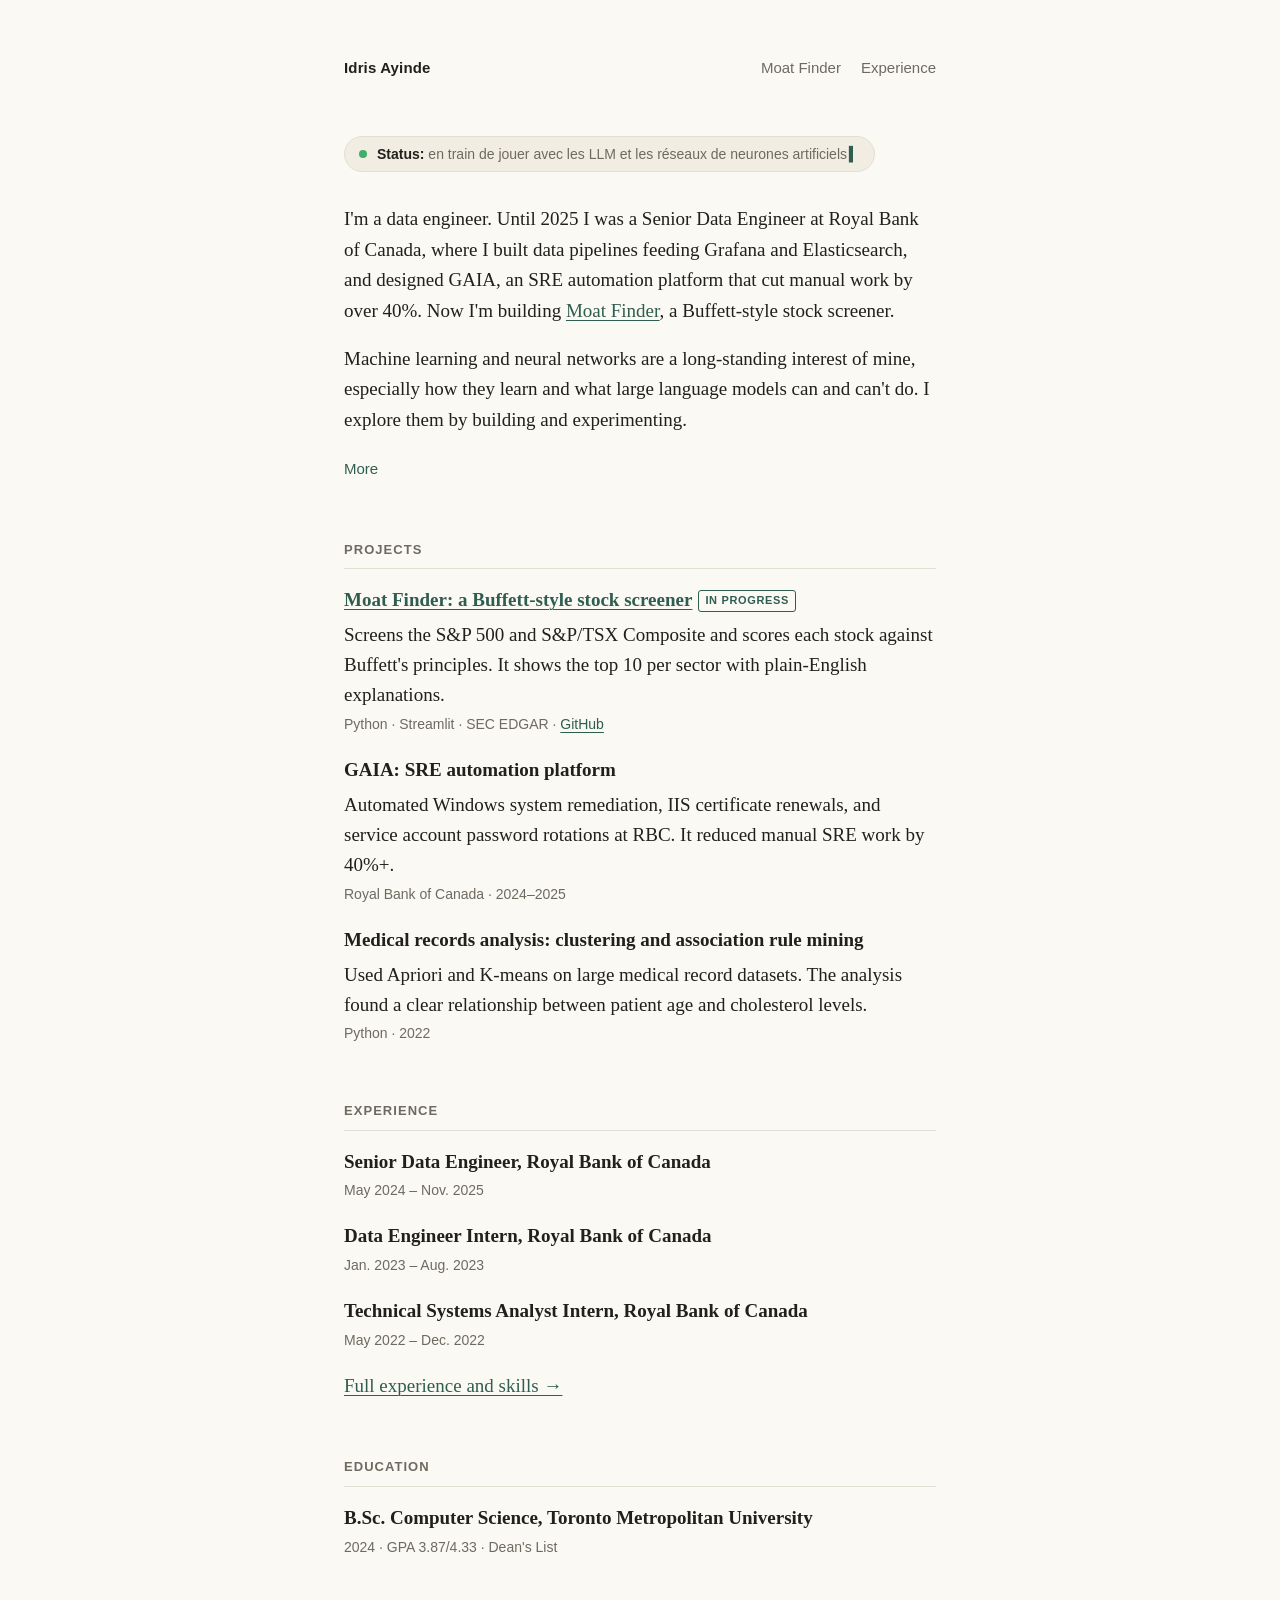
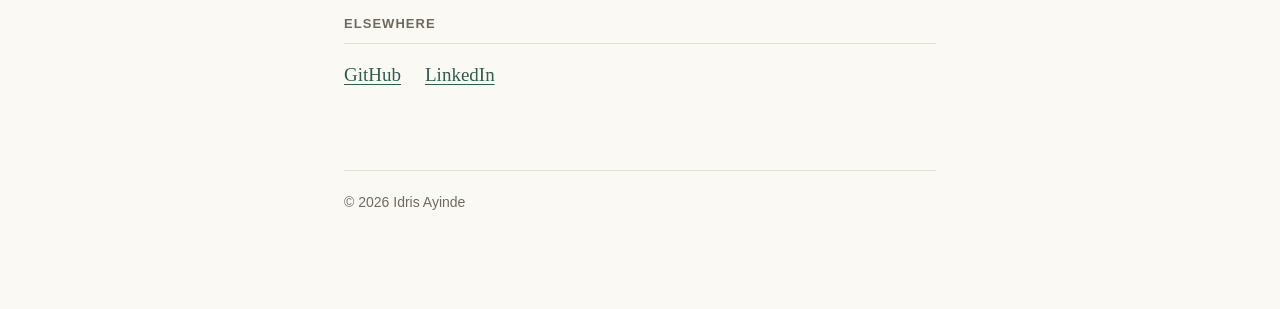
==== index.html @ 7c869a2a "Reword machine learning interest in bio Co-Authored-By: Claude Opus 5.5 <noreply@anthropic.com>" ====
<!DOCTYPE html>
<html lang="en">
<head>
  <meta charset="utf-8">
  <meta name="viewport" content="width=device-width, initial-scale=1">
  <title>Idris Ayinde</title>
  <meta name="description" content="Idris Ayinde is a data engineer who builds data pipelines, automation platforms, and independent projects like Moat Finder.">
  <link rel="icon" href="data:image/svg+xml,<svg xmlns='http://www.w3.org/2000/svg' viewBox='0 0 100 100'><rect width='100' height='100' rx='18' fill='%232f5d50'/><text x='50' y='67' font-family='Georgia,serif' font-size='52' text-anchor='middle' fill='%23fbf9f4'>IA</text></svg>">
  <link rel="stylesheet" href="style.css">
</head>
<body>
  <div class="page">
    <header class="site-header">
      <a class="name" href="index.html">Idris Ayinde</a>
      <nav>
        <a href="moat-finder.html">Moat Finder</a>
        <a href="experience.html">Experience</a>
      </nav>
    </header>

    <main>
      <p class="status">
        <span class="status-dot" aria-hidden="true"></span>
        <span><strong>Status:</strong> <span lang="fr">en train de jouer avec les LLM et les réseaux de neurones artificiels</span><span class="cursor" aria-hidden="true">▍</span></span>
      </p>

      <section class="bio">
        <p>
          I'm a data engineer. Until 2025 I was a Senior Data Engineer at Royal
          Bank of Canada, where I built data pipelines feeding Grafana and
          Elasticsearch, and designed GAIA, an SRE automation platform that cut manual work by over 40%. Now I'm
          building <a href="moat-finder.html">Moat Finder</a>, a Buffett-style
          stock screener.
        </p>
        <p>
          Machine learning and neural networks are a long-standing interest of
          mine, especially how they learn and what large language models can
          and can't do. I explore them by building and experimenting.
        </p>
        <details>
          <summary>More</summary>
          <p>
            At RBC I designed Airflow pipelines that stream data into
            Elasticsearch for real-time analytics. I also added Kafka to a
            50K-events-a-day pipeline so outages no longer lost data.
          </p>
          <p>
            I studied Computer Science at Toronto Metropolitan University
            (B.Sc. 2024, Dean's List).
          </p>
        </details>
      </section>

      <section>
        <h2>Projects</h2>
        <ul class="entries">
          <li>
            <a class="entry-title" href="moat-finder.html">Moat Finder: a Buffett-style stock screener</a><span class="tag">In progress</span>
            <span class="entry-desc">Screens the S&amp;P 500 and S&amp;P/TSX Composite and scores each stock against Buffett's principles. It shows the top 10 per sector with plain-English explanations.</span>
            <span class="entry-meta">Python · Streamlit · SEC EDGAR · <a href="https://github.com/Idris-Ayinde/moat-finder">GitHub</a></span>
          </li>
          <li>
            <span class="entry-title">GAIA: SRE automation platform</span>
            <span class="entry-desc">Automated Windows system remediation, IIS certificate renewals, and service account password rotations at RBC. It reduced manual SRE work by 40%+.</span>
            <span class="entry-meta">Royal Bank of Canada · 2024–2025</span>
          </li>
          <li>
            <span class="entry-title">Medical records analysis: clustering and association rule mining</span>
            <span class="entry-desc">Used Apriori and K-means on large medical record datasets. The analysis found a clear relationship between patient age and cholesterol levels.</span>
            <span class="entry-meta">Python · 2022</span>
          </li>
        </ul>
      </section>

      <section>
        <h2>Experience</h2>
        <ul class="entries">
          <li>
            <span class="entry-title">Senior Data Engineer, Royal Bank of Canada</span>
            <span class="entry-meta">May 2024 – Nov. 2025</span>
          </li>
          <li>
            <span class="entry-title">Data Engineer Intern, Royal Bank of Canada</span>
            <span class="entry-meta">Jan. 2023 – Aug. 2023</span>
          </li>
          <li>
            <span class="entry-title">Technical Systems Analyst Intern, Royal Bank of Canada</span>
            <span class="entry-meta">May 2022 – Dec. 2022</span>
          </li>
        </ul>
        <p style="margin-top: 20px;"><a href="experience.html">Full experience and skills →</a></p>
      </section>

      <section>
        <h2>Education</h2>
        <ul class="entries">
          <li>
            <span class="entry-title">B.Sc. Computer Science, Toronto Metropolitan University</span>
            <span class="entry-meta">2024 · GPA 3.87/4.33 · Dean's List</span>
          </li>
        </ul>
      </section>

      <section>
        <h2>Elsewhere</h2>
        <ul class="links">
          <li><a href="https://github.com/Idris-Ayinde">GitHub</a></li>
          <li><a href="https://www.linkedin.com/in/ru-idris-ayinde/">LinkedIn</a></li>
        </ul>
      </section>
    </main>

    <footer>© 2026 Idris Ayinde</footer>
  </div>
</body>
</html>
---- style.css ----
:root {
  --bg: #fbf9f4;
  --text: #22201c;
  --muted: #6f6a60;
  --rule: #e4dfd3;
  --accent: #2f5d50;
  --accent-hover: #1d3d34;
  --code-bg: #f1ede3;
  --serif: "Iowan Old Style", "Charter", "Palatino Linotype", Palatino, Georgia, serif;
  --sans: -apple-system, BlinkMacSystemFont, "Segoe UI", "Helvetica Neue", Arial, sans-serif;
}

@media (prefers-color-scheme: dark) {
  :root {
    --bg: #171614;
    --text: #e8e4da;
    --muted: #9c968a;
    --rule: #2f2c27;
    --accent: #8cc4b0;
    --accent-hover: #b4dccd;
    --code-bg: #24221e;
  }
}

* { box-sizing: border-box; }

html { -webkit-text-size-adjust: 100%; }

body {
  margin: 0;
  background: var(--bg);
  color: var(--text);
  font-family: var(--serif);
  font-size: 19px;
  line-height: 1.6;
}

.page {
  max-width: 640px;
  margin: 0 auto;
  padding: 56px 24px 96px;
}

a {
  color: var(--accent);
  text-decoration: underline;
  text-decoration-thickness: 1px;
  text-underline-offset: 3px;
}
a:hover { color: var(--accent-hover); }

/* Header */
.site-header {
  display: flex;
  align-items: baseline;
  justify-content: space-between;
  gap: 16px;
  margin-bottom: 56px;
  font-family: var(--sans);
  font-size: 15px;
}
.site-header .name {
  font-weight: 600;
  color: var(--text);
  text-decoration: none;
  letter-spacing: 0.01em;
}
.site-header nav { display: flex; gap: 20px; }
.site-header nav a {
  color: var(--muted);
  text-decoration: none;
}
.site-header nav a:hover,
.site-header nav a[aria-current="page"] { color: var(--text); }

/* Headings */
h1 {
  font-size: 34px;
  line-height: 1.2;
  font-weight: 500;
  margin: 0 0 8px;
}
h2 {
  font-family: var(--sans);
  font-size: 13px;
  font-weight: 600;
  text-transform: uppercase;
  letter-spacing: 0.08em;
  color: var(--muted);
  margin: 56px 0 16px;
  padding-bottom: 8px;
  border-bottom: 1px solid var(--rule);
}
h3 {
  font-size: 21px;
  font-weight: 600;
  margin: 40px 0 8px;
}

p { margin: 0 0 18px; }

/* Bio with "More" toggle */
.bio p:last-child { margin-bottom: 0; }
.bio details { margin-top: 0; }
.bio details summary {
  display: inline;
  cursor: pointer;
  color: var(--accent);
  font-family: var(--sans);
  font-size: 15px;
  list-style: none;
}
.bio details summary::-webkit-details-marker { display: none; }
.bio details[open] summary { display: none; }
.bio details > p:first-of-type { margin-top: 18px; }

/* Lists of entries */
.entries {
  list-style: none;
  margin: 0;
  padding: 0;
}
.entries li { margin: 0 0 20px; }
.entries li:last-child { margin-bottom: 0; }
.entry-title { font-weight: 600; }
.entry-meta {
  display: block;
  font-family: var(--sans);
  font-size: 14px;
  color: var(--muted);
  margin-top: 2px;
}
.entry-desc {
  display: block;
  margin-top: 4px;
}
.tag {
  display: inline-block;
  font-family: var(--sans);
  font-size: 11px;
  font-weight: 600;
  text-transform: uppercase;
  letter-spacing: 0.06em;
  color: var(--accent);
  border: 1px solid currentColor;
  border-radius: 3px;
  padding: 1px 6px;
  margin-left: 6px;
  vertical-align: 2px;
}

.links {
  list-style: none;
  margin: 0;
  padding: 0;
  display: flex;
  flex-wrap: wrap;
  gap: 8px 24px;
}

/* Article pages */
.article-meta {
  font-family: var(--sans);
  font-size: 14px;
  color: var(--muted);
  margin-bottom: 40px;
}
.article ul { padding-left: 22px; margin: 0 0 18px; }
.article li { margin-bottom: 8px; }

table {
  width: 100%;
  border-collapse: collapse;
  font-family: var(--sans);
  font-size: 15px;
  margin: 8px 0 24px;
}
th, td {
  text-align: left;
  padding: 8px 10px 8px 0;
  border-bottom: 1px solid var(--rule);
  vertical-align: top;
}
th { font-weight: 600; color: var(--muted); }
td.num { text-align: right; white-space: nowrap; }

code {
  font-family: ui-monospace, SFMono-Regular, Menlo, Consolas, monospace;
  font-size: 0.85em;
  background: var(--code-bg);
  padding: 1px 5px;
  border-radius: 3px;
}

/* Resume-style blocks */
.role { margin-bottom: 36px; }
.role h3 { margin-bottom: 2px; }
.role ul { padding-left: 22px; margin: 12px 0 0; }
.role li { margin-bottom: 8px; }

dl.skills { margin: 0; }
dl.skills dt {
  font-weight: 600;
  margin-top: 16px;
}
dl.skills dt:first-child { margin-top: 0; }
dl.skills dd { margin: 2px 0 0; }

footer {
  margin-top: 80px;
  padding-top: 20px;
  border-top: 1px solid var(--rule);
  font-family: var(--sans);
  font-size: 14px;
  color: var(--muted);
}

@media (max-width: 520px) {
  body { font-size: 17px; }
  .page { padding-top: 32px; }
  .site-header { margin-bottom: 40px; }
  h1 { font-size: 28px; }
  table { font-size: 13px; }
}

/* Status line */
.status {
  display: inline-flex;
  align-items: center;
  gap: 10px;
  font-family: var(--sans);
  font-size: 14px;
  color: var(--muted);
  background: var(--code-bg);
  border: 1px solid var(--rule);
  border-radius: 999px;
  padding: 6px 14px;
  margin: 0 0 32px;
}
.status strong { color: var(--text); font-weight: 600; }
.status-dot {
  flex: none;
  width: 8px;
  height: 8px;
  border-radius: 50%;
  background: #3fae6a;
  box-shadow: 0 0 0 0 rgba(63, 174, 106, 0.6);
  animation: pulse 2s infinite;
}
.cursor {
  margin-left: 2px;
  color: var(--accent);
  animation: blink 1s steps(1) infinite;
}
@keyframes pulse {
  0%   { box-shadow: 0 0 0 0 rgba(63, 174, 106, 0.6); }
  70%  { box-shadow: 0 0 0 8px rgba(63, 174, 106, 0); }
  100% { box-shadow: 0 0 0 0 rgba(63, 174, 106, 0); }
}
@keyframes blink { 50% { opacity: 0; } }
@media (prefers-reduced-motion: reduce) {
  .status-dot, .cursor { animation: none; }
}
@media (max-width: 520px) {
  .status { border-radius: 12px; align-items: flex-start; }
  .status-dot { margin-top: 6px; }
}
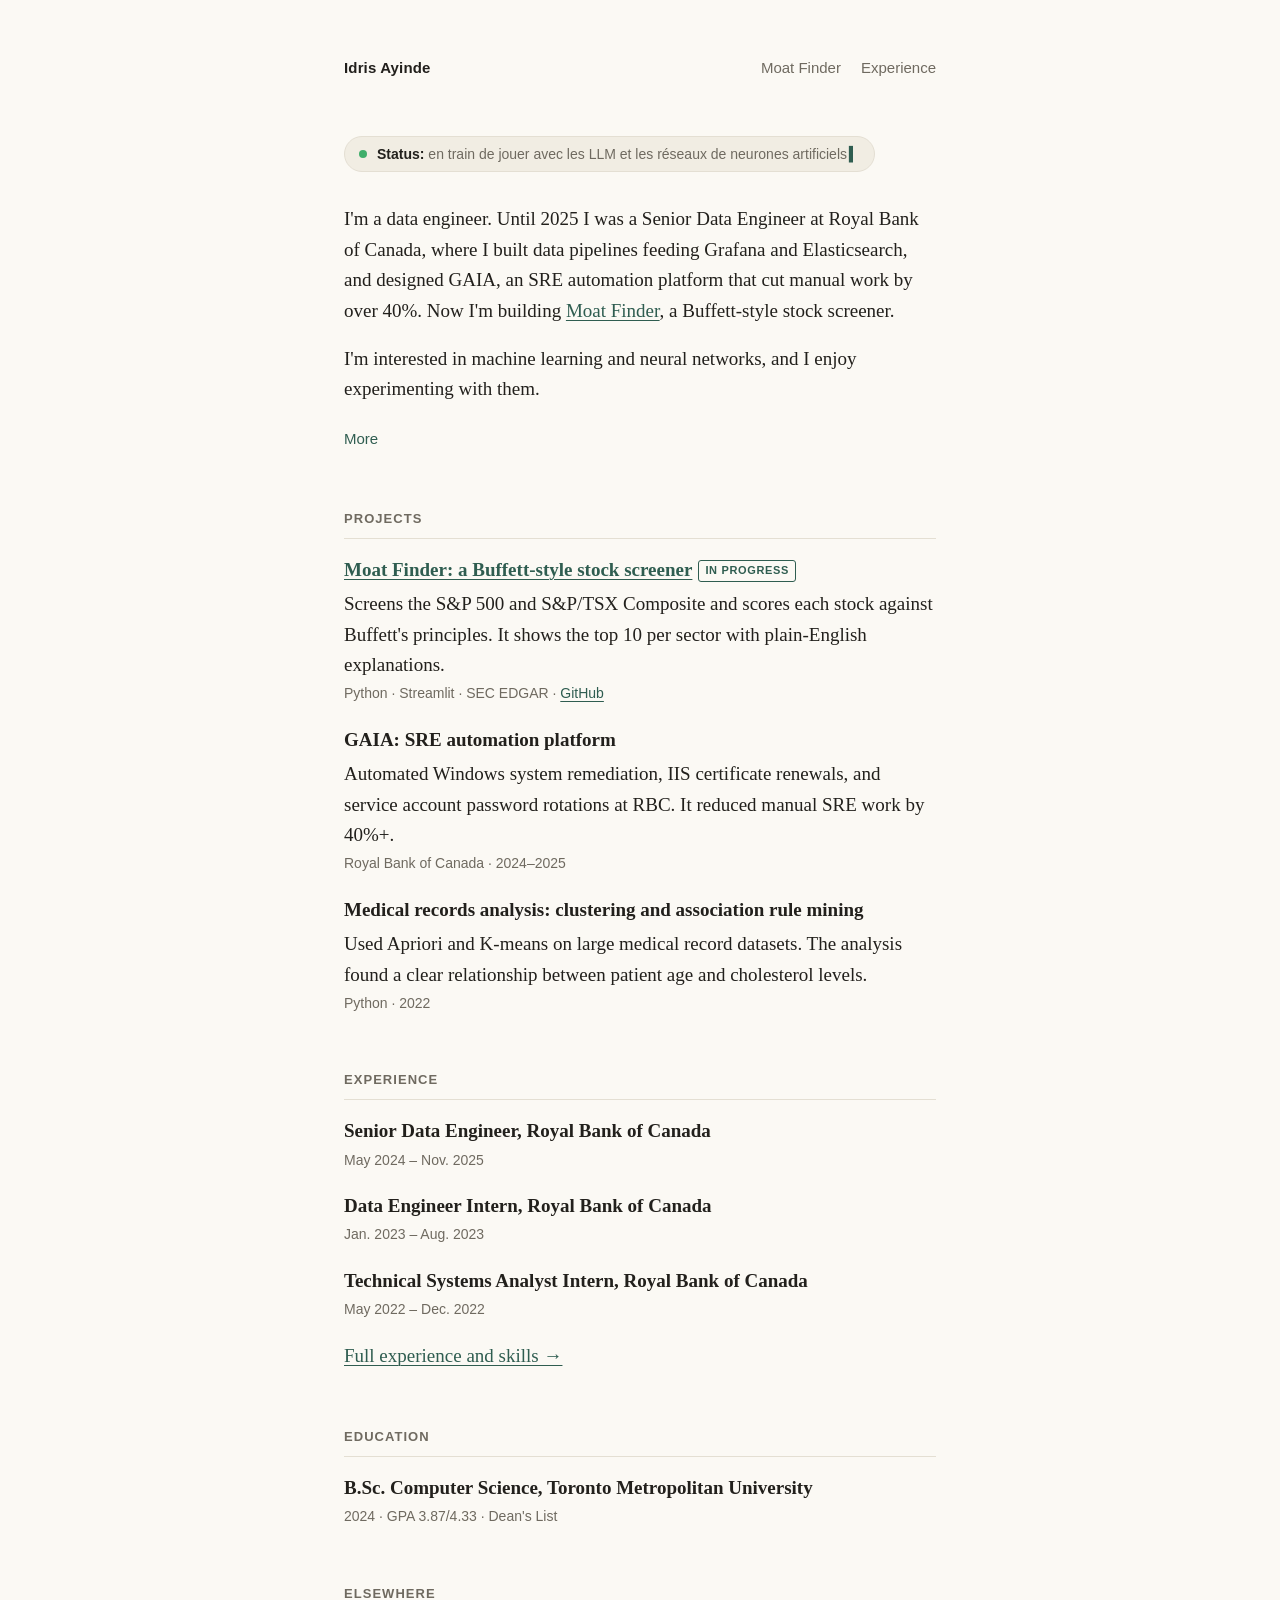
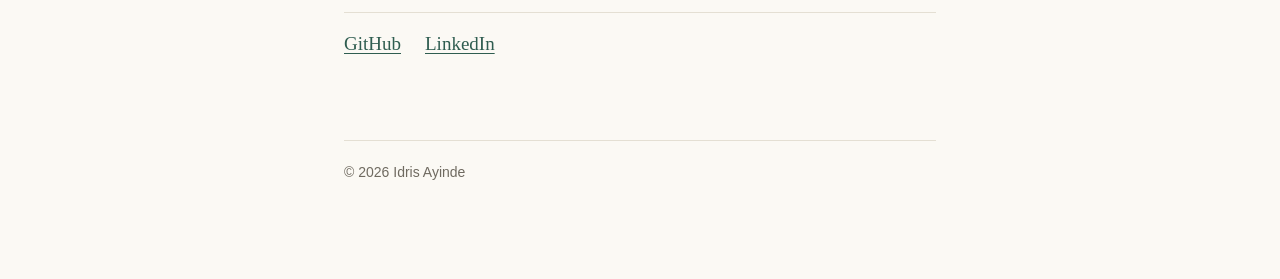
==== commit e2faf328: "Simplify machine learning line in bio Co-Authored-By: Claude Opus 5.5 <noreply@anthropic.com>" ====
--- a/index.html
+++ b/index.html
@@ -33,9 +33,8 @@
           stock screener.
         </p>
         <p>
-          Machine learning and neural networks are a long-standing interest of
-          mine, especially how they learn and what large language models can
-          and can't do. I explore them by building and experimenting.
+          I'm interested in machine learning and neural networks, and I enjoy
+          experimenting with them.
         </p>
         <details>
           <summary>More</summary>
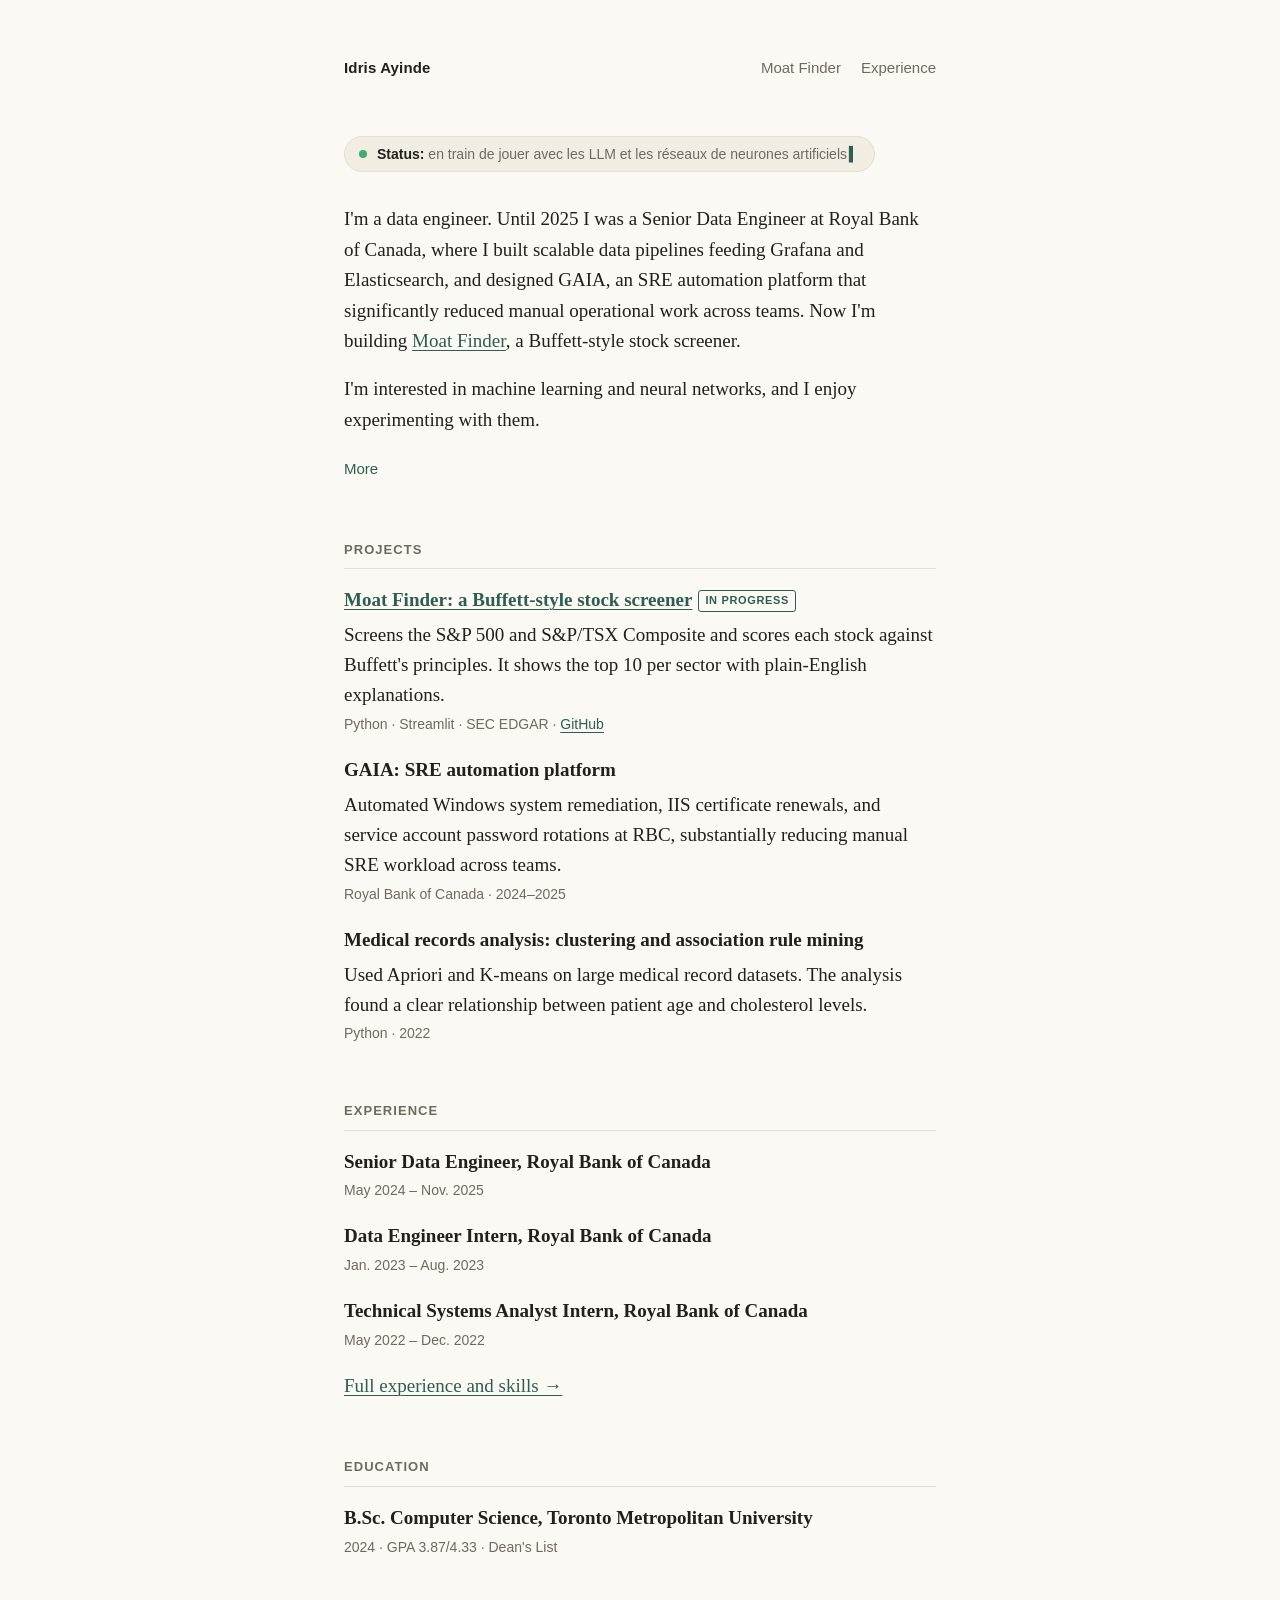
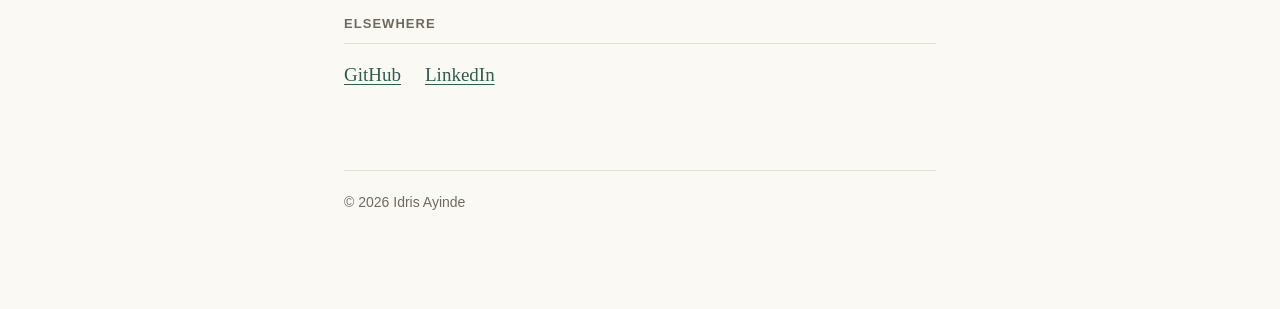
==== commit 6d13ec81: "Replace metrics with wording on home page Co-Authored-By: Claude Opus 5.5 <noreply@anthropic.com>" ====
--- a/index.html
+++ b/index.html
@@ -27,8 +27,9 @@
       <section class="bio">
         <p>
           I'm a data engineer. Until 2025 I was a Senior Data Engineer at Royal
-          Bank of Canada, where I built data pipelines feeding Grafana and
-          Elasticsearch, and designed GAIA, an SRE automation platform that cut manual work by over 40%. Now I'm
+          Bank of Canada, where I built scalable data pipelines feeding Grafana
+          and Elasticsearch, and designed GAIA, an SRE automation platform that
+          significantly reduced manual operational work across teams. Now I'm
           building <a href="moat-finder.html">Moat Finder</a>, a Buffett-style
           stock screener.
         </p>
@@ -39,9 +40,9 @@
         <details>
           <summary>More</summary>
           <p>
-            At RBC I designed Airflow pipelines that stream data into
-            Elasticsearch for real-time analytics. I also added Kafka to a
-            50K-events-a-day pipeline so outages no longer lost data.
+            At RBC I architected Airflow pipelines that stream data into
+            Elasticsearch for real-time analytics, and hardened a high-volume
+            event pipeline with Kafka so outages no longer meant lost data.
           </p>
           <p>
             I studied Computer Science at Toronto Metropolitan University
@@ -60,7 +61,7 @@
           </li>
           <li>
             <span class="entry-title">GAIA: SRE automation platform</span>
-            <span class="entry-desc">Automated Windows system remediation, IIS certificate renewals, and service account password rotations at RBC. It reduced manual SRE work by 40%+.</span>
+            <span class="entry-desc">Automated Windows system remediation, IIS certificate renewals, and service account password rotations at RBC, substantially reducing manual SRE workload across teams.</span>
             <span class="entry-meta">Royal Bank of Canada · 2024–2025</span>
           </li>
           <li>
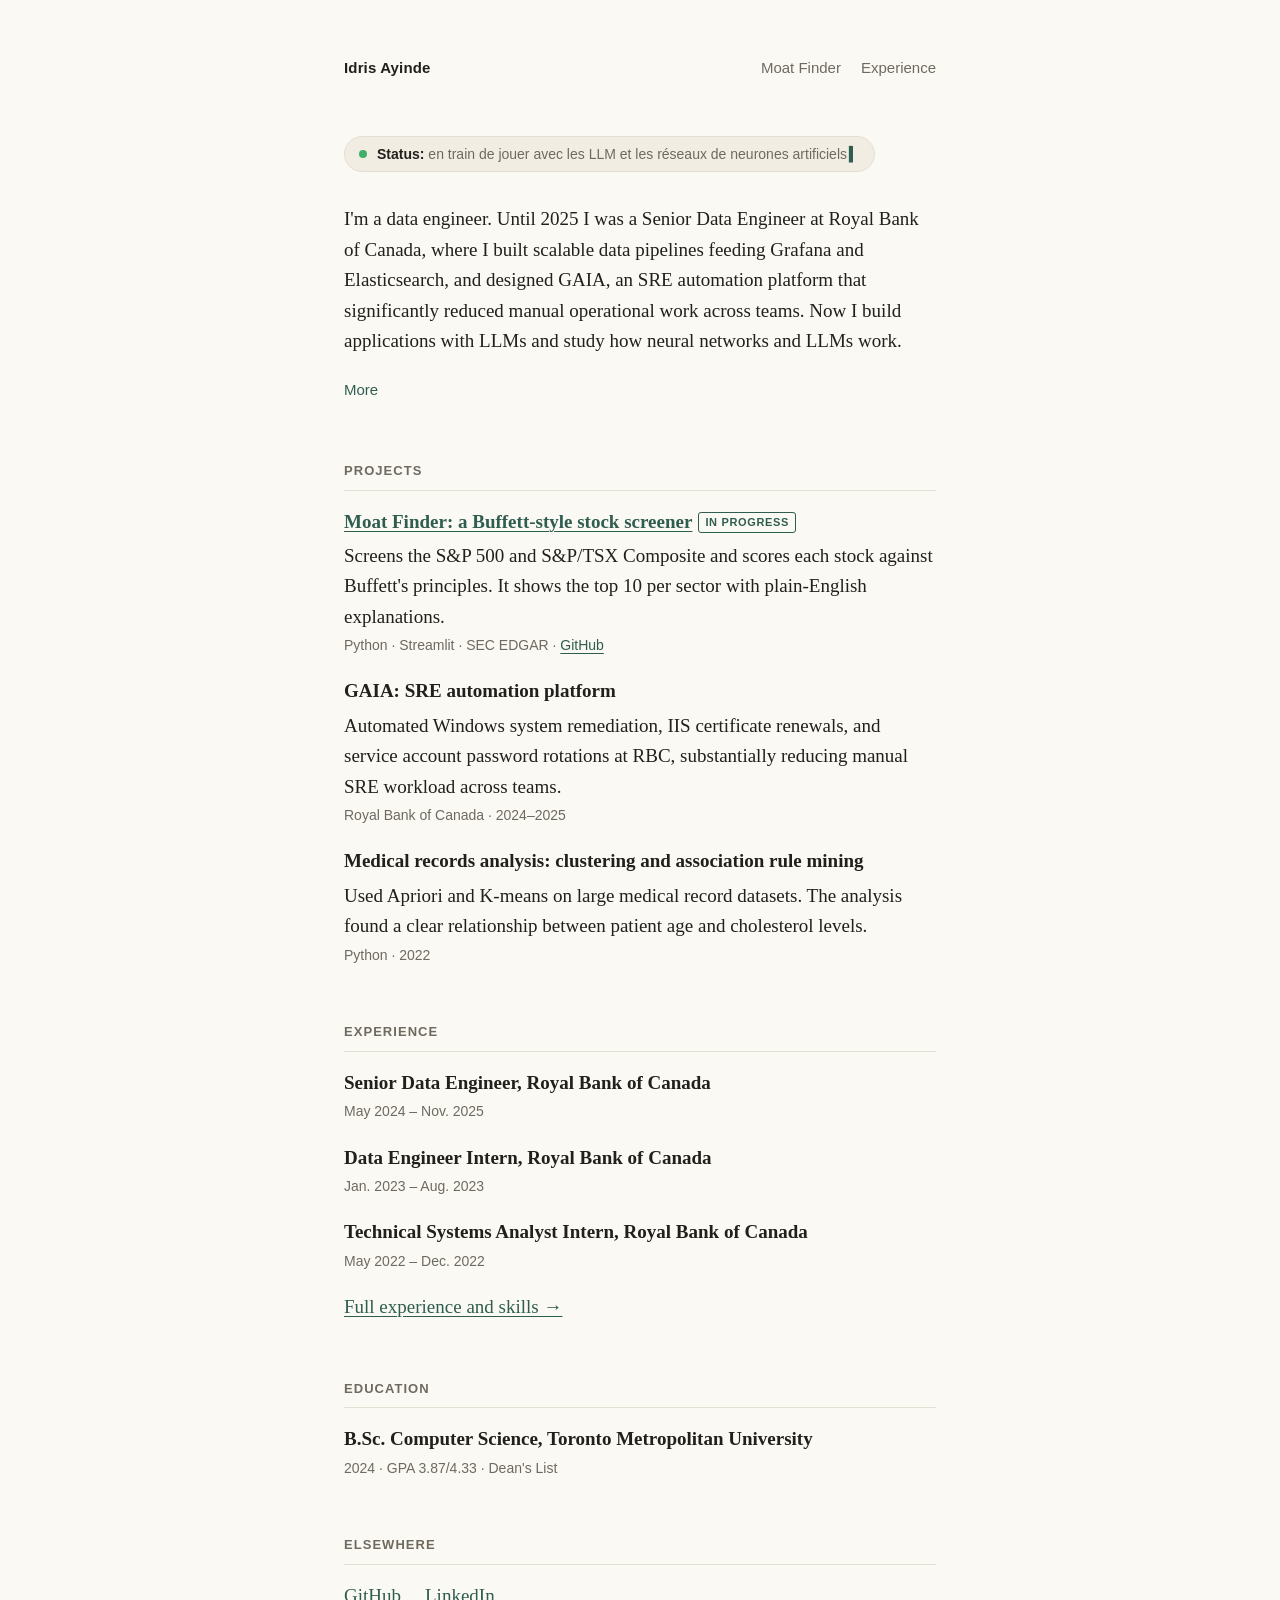
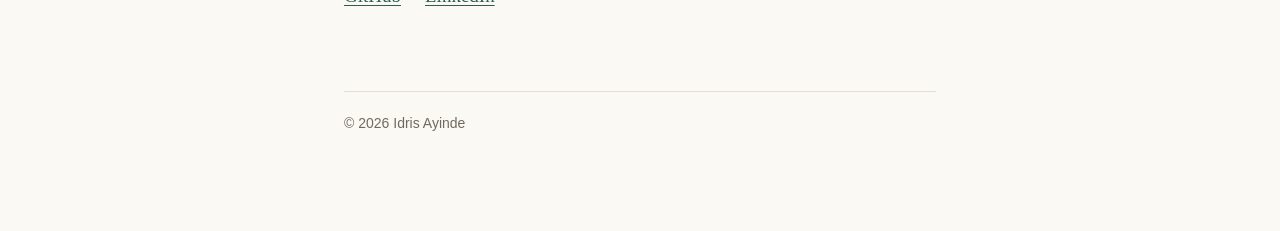
==== commit 4b9f42c9: "Update bio to focus on LLM work Co-Authored-By: Claude Opus 5.5 <noreply@anthropic.com>" ====
--- a/index.html
+++ b/index.html
@@ -29,13 +29,8 @@
           I'm a data engineer. Until 2025 I was a Senior Data Engineer at Royal
           Bank of Canada, where I built scalable data pipelines feeding Grafana
           and Elasticsearch, and designed GAIA, an SRE automation platform that
-          significantly reduced manual operational work across teams. Now I'm
-          building <a href="moat-finder.html">Moat Finder</a>, a Buffett-style
-          stock screener.
-        </p>
-        <p>
-          I'm interested in machine learning and neural networks, and I enjoy
-          experimenting with them.
+          significantly reduced manual operational work across teams. Now I build
+          applications with LLMs and study how neural networks and LLMs work.
         </p>
         <details>
           <summary>More</summary>
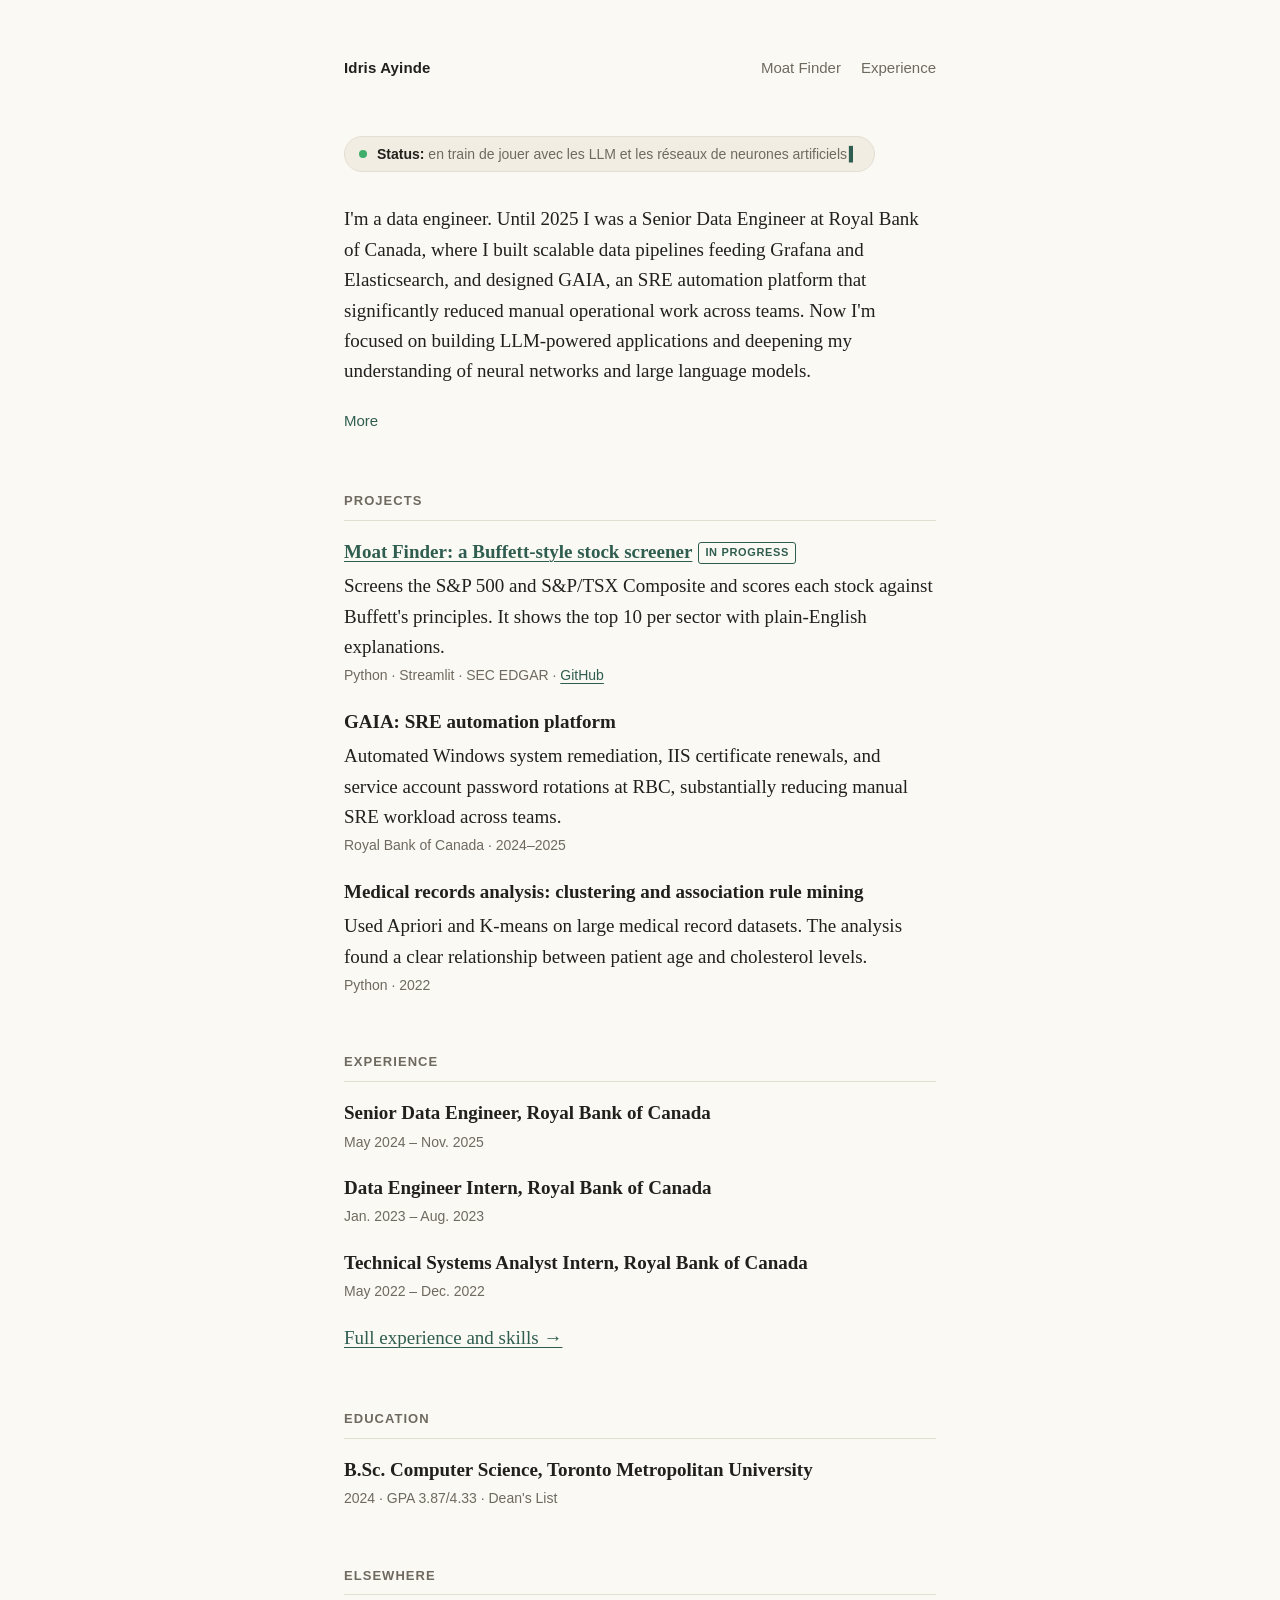
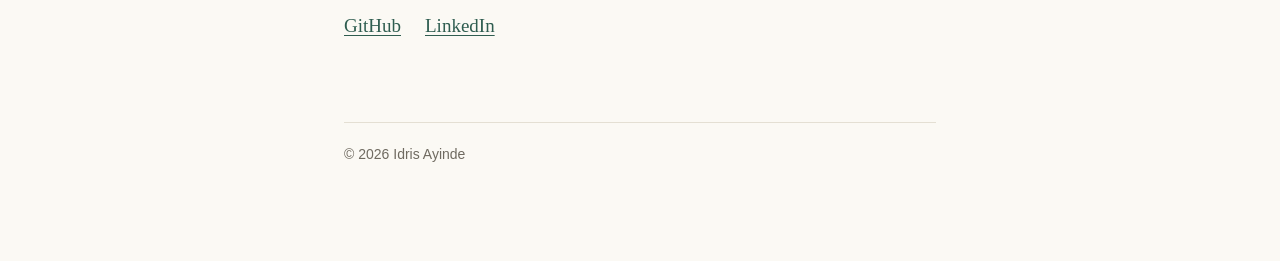
==== commit 52491232: "Polish LLM sentence in bio Co-Authored-By: Claude Opus 5.5 <noreply@anthropic.com>" ====
--- a/index.html
+++ b/index.html
@@ -29,8 +29,9 @@
           I'm a data engineer. Until 2025 I was a Senior Data Engineer at Royal
           Bank of Canada, where I built scalable data pipelines feeding Grafana
           and Elasticsearch, and designed GAIA, an SRE automation platform that
-          significantly reduced manual operational work across teams. Now I build
-          applications with LLMs and study how neural networks and LLMs work.
+          significantly reduced manual operational work across teams. Now I'm focused
+          on building LLM-powered applications and deepening my understanding of
+          neural networks and large language models.
         </p>
         <details>
           <summary>More</summary>
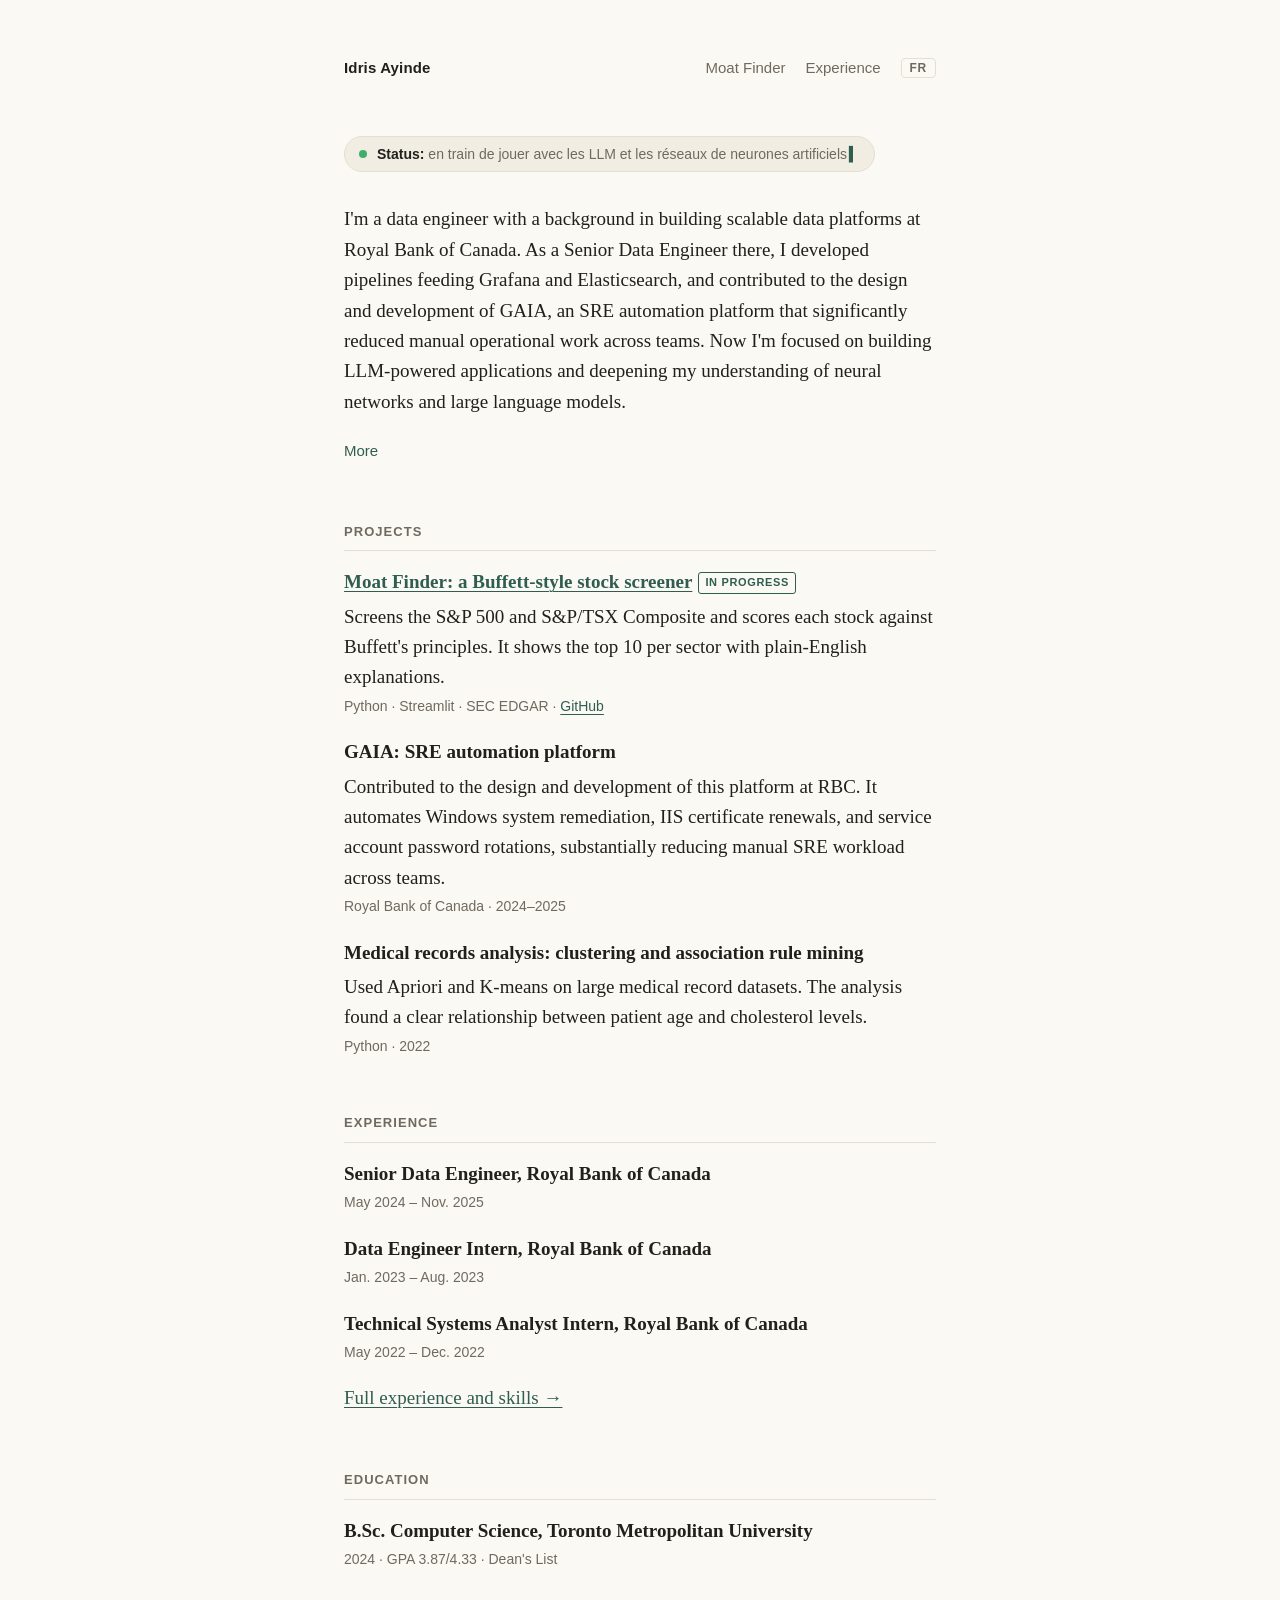
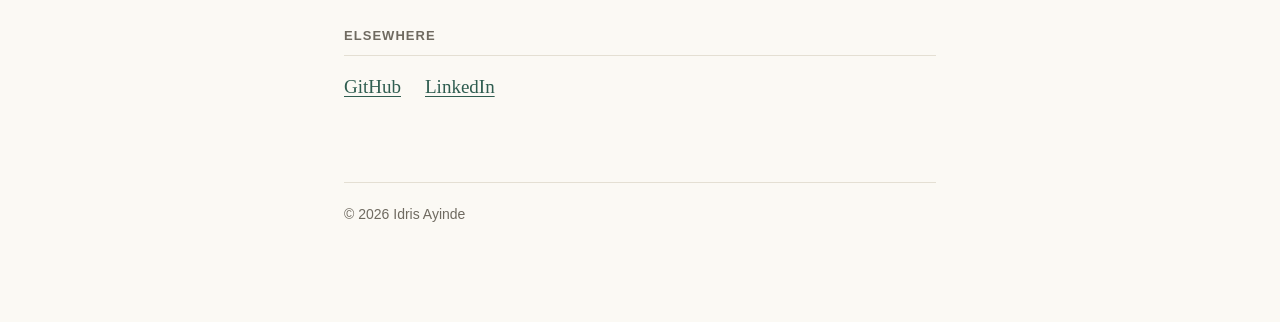
==== commit 95373846: "Add English/French language switch and refine bio - Add a header button that switches every page bet" ====
--- a/index.html
+++ b/index.html
@@ -1,5 +1,5 @@
 <!DOCTYPE html>
-<html lang="en">
+<html lang="en" data-title-en="Idris Ayinde" data-title-fr="Idris Ayinde">
 <head>
   <meta charset="utf-8">
   <meta name="viewport" content="width=device-width, initial-scale=1">
@@ -7,6 +7,7 @@
   <meta name="description" content="Idris Ayinde is a data engineer who builds data pipelines, automation platforms, and independent projects like Moat Finder.">
   <link rel="icon" href="data:image/svg+xml,<svg xmlns='http://www.w3.org/2000/svg' viewBox='0 0 100 100'><rect width='100' height='100' rx='18' fill='%232f5d50'/><text x='50' y='67' font-family='Georgia,serif' font-size='52' text-anchor='middle' fill='%23fbf9f4'>IA</text></svg>">
   <link rel="stylesheet" href="style.css">
+  <script src="lang.js"></script>
 </head>
 <body>
   <div class="page">
@@ -14,99 +15,235 @@
       <a class="name" href="index.html">Idris Ayinde</a>
       <nav>
         <a href="moat-finder.html">Moat Finder</a>
-        <a href="experience.html">Experience</a>
+        <a href="experience.html"><span data-lang="en">Experience</span><span data-lang="fr">Expérience</span></a>
+        <button class="lang-toggle" type="button" hidden>FR</button>
       </nav>
     </header>
 
     <main>
       <p class="status">
         <span class="status-dot" aria-hidden="true"></span>
-        <span><strong>Status:</strong> <span lang="fr">en train de jouer avec les LLM et les réseaux de neurones artificiels</span><span class="cursor" aria-hidden="true">▍</span></span>
+        <span><strong><span data-lang="en">Status:</span><span data-lang="fr">Statut&nbsp;:</span></strong> <span id="status-text" lang="fr">en train de jouer avec les LLM et les réseaux de neurones artificiels</span><span class="cursor" aria-hidden="true">▍</span></span>
       </p>
 
-      <section class="bio">
-        <p>
-          I'm a data engineer. Until 2025 I was a Senior Data Engineer at Royal
-          Bank of Canada, where I built scalable data pipelines feeding Grafana
-          and Elasticsearch, and designed GAIA, an SRE automation platform that
-          significantly reduced manual operational work across teams. Now I'm focused
-          on building LLM-powered applications and deepening my understanding of
-          neural networks and large language models.
-        </p>
-        <details>
-          <summary>More</summary>
+      <!-- English -->
+      <div data-lang="en">
+        <section class="bio">
           <p>
-            At RBC I architected Airflow pipelines that stream data into
-            Elasticsearch for real-time analytics, and hardened a high-volume
-            event pipeline with Kafka so outages no longer meant lost data.
+            I'm a data engineer with a background in building scalable data
+            platforms at Royal Bank of Canada. As a Senior Data Engineer there, I
+            developed pipelines feeding Grafana and Elasticsearch, and contributed to
+            the design and development of GAIA, an SRE automation platform that
+            significantly reduced manual operational work across teams. Now I'm focused
+            on building LLM-powered applications and deepening my understanding of
+            neural networks and large language models.
           </p>
+          <details>
+            <summary>More</summary>
+            <p>
+              At RBC I architected Airflow pipelines that stream data into
+              Elasticsearch for real-time analytics, and hardened a high-volume
+              event pipeline with Kafka so outages no longer meant lost data.
+            </p>
+            <p>
+              I studied Computer Science at Toronto Metropolitan University
+              (B.Sc. 2024, Dean's List).
+            </p>
+          </details>
+        </section>
+
+        <section>
+          <h2>Projects</h2>
+          <ul class="entries">
+            <li>
+              <a class="entry-title" href="moat-finder.html">Moat Finder: a Buffett-style stock screener</a><span class="tag">In progress</span>
+              <span class="entry-desc">Screens the S&amp;P 500 and S&amp;P/TSX Composite and scores each stock against Buffett's principles. It shows the top 10 per sector with plain-English explanations.</span>
+              <span class="entry-meta">Python · Streamlit · SEC EDGAR · <a href="https://github.com/Idris-Ayinde/moat-finder">GitHub</a></span>
+            </li>
+            <li>
+              <span class="entry-title">GAIA: SRE automation platform</span>
+              <span class="entry-desc">Contributed to the design and development of this platform at RBC. It automates Windows system remediation, IIS certificate renewals, and service account password rotations, substantially reducing manual SRE workload across teams.</span>
+              <span class="entry-meta">Royal Bank of Canada · 2024–2025</span>
+            </li>
+            <li>
+              <span class="entry-title">Medical records analysis: clustering and association rule mining</span>
+              <span class="entry-desc">Used Apriori and K-means on large medical record datasets. The analysis found a clear relationship between patient age and cholesterol levels.</span>
+              <span class="entry-meta">Python · 2022</span>
+            </li>
+          </ul>
+        </section>
+
+        <section>
+          <h2>Experience</h2>
+          <ul class="entries">
+            <li>
+              <span class="entry-title">Senior Data Engineer, Royal Bank of Canada</span>
+              <span class="entry-meta">May 2024 – Nov. 2025</span>
+            </li>
+            <li>
+              <span class="entry-title">Data Engineer Intern, Royal Bank of Canada</span>
+              <span class="entry-meta">Jan. 2023 – Aug. 2023</span>
+            </li>
+            <li>
+              <span class="entry-title">Technical Systems Analyst Intern, Royal Bank of Canada</span>
+              <span class="entry-meta">May 2022 – Dec. 2022</span>
+            </li>
+          </ul>
+          <p style="margin-top: 20px;"><a href="experience.html">Full experience and skills →</a></p>
+        </section>
+
+        <section>
+          <h2>Education</h2>
+          <ul class="entries">
+            <li>
+              <span class="entry-title">B.Sc. Computer Science, Toronto Metropolitan University</span>
+              <span class="entry-meta">2024 · GPA 3.87/4.33 · Dean's List</span>
+            </li>
+          </ul>
+        </section>
+
+        <section>
+          <h2>Elsewhere</h2>
+          <ul class="links">
+            <li><a href="https://github.com/Idris-Ayinde">GitHub</a></li>
+            <li><a href="https://www.linkedin.com/in/ru-idris-ayinde/">LinkedIn</a></li>
+          </ul>
+        </section>
+      </div>
+
+      <!-- Français -->
+      <div data-lang="fr">
+        <section class="bio">
           <p>
-            I studied Computer Science at Toronto Metropolitan University
-            (B.Sc. 2024, Dean's List).
+            Je suis ingénieur de données, avec une expérience dans la création de
+            plateformes de données évolutives à la Banque Royale du Canada. En tant
+            qu'ingénieur de données principal, j'y ai développé des pipelines
+            alimentant Grafana et Elasticsearch. J'ai aussi contribué à la
+            conception et au développement de GAIA, une plateforme
+            d'automatisation SRE qui a considérablement réduit le travail
+            opérationnel manuel de plusieurs équipes. Aujourd'hui, je me consacre au développement d'applications
+            propulsées par les LLM et à l'approfondissement de ma compréhension
+            des réseaux de neurones et des grands modèles de langage.
           </p>
-        </details>
-      </section>
-
-      <section>
-        <h2>Projects</h2>
-        <ul class="entries">
-          <li>
-            <a class="entry-title" href="moat-finder.html">Moat Finder: a Buffett-style stock screener</a><span class="tag">In progress</span>
-            <span class="entry-desc">Screens the S&amp;P 500 and S&amp;P/TSX Composite and scores each stock against Buffett's principles. It shows the top 10 per sector with plain-English explanations.</span>
-            <span class="entry-meta">Python · Streamlit · SEC EDGAR · <a href="https://github.com/Idris-Ayinde/moat-finder">GitHub</a></span>
-          </li>
-          <li>
-            <span class="entry-title">GAIA: SRE automation platform</span>
-            <span class="entry-desc">Automated Windows system remediation, IIS certificate renewals, and service account password rotations at RBC, substantially reducing manual SRE workload across teams.</span>
-            <span class="entry-meta">Royal Bank of Canada · 2024–2025</span>
-          </li>
-          <li>
-            <span class="entry-title">Medical records analysis: clustering and association rule mining</span>
-            <span class="entry-desc">Used Apriori and K-means on large medical record datasets. The analysis found a clear relationship between patient age and cholesterol levels.</span>
-            <span class="entry-meta">Python · 2022</span>
-          </li>
-        </ul>
-      </section>
-
-      <section>
-        <h2>Experience</h2>
-        <ul class="entries">
-          <li>
-            <span class="entry-title">Senior Data Engineer, Royal Bank of Canada</span>
-            <span class="entry-meta">May 2024 – Nov. 2025</span>
-          </li>
-          <li>
-            <span class="entry-title">Data Engineer Intern, Royal Bank of Canada</span>
-            <span class="entry-meta">Jan. 2023 – Aug. 2023</span>
-          </li>
-          <li>
-            <span class="entry-title">Technical Systems Analyst Intern, Royal Bank of Canada</span>
-            <span class="entry-meta">May 2022 – Dec. 2022</span>
-          </li>
-        </ul>
-        <p style="margin-top: 20px;"><a href="experience.html">Full experience and skills →</a></p>
-      </section>
-
-      <section>
-        <h2>Education</h2>
-        <ul class="entries">
-          <li>
-            <span class="entry-title">B.Sc. Computer Science, Toronto Metropolitan University</span>
-            <span class="entry-meta">2024 · GPA 3.87/4.33 · Dean's List</span>
-          </li>
-        </ul>
-      </section>
-
-      <section>
-        <h2>Elsewhere</h2>
-        <ul class="links">
-          <li><a href="https://github.com/Idris-Ayinde">GitHub</a></li>
-          <li><a href="https://www.linkedin.com/in/ru-idris-ayinde/">LinkedIn</a></li>
-        </ul>
-      </section>
+          <details>
+            <summary>Plus</summary>
+            <p>
+              Chez RBC, j'ai conçu l'architecture de pipelines Airflow qui
+              diffusent des données en continu vers Elasticsearch pour l'analytique
+              en temps réel, et j'ai renforcé un pipeline d'événements à haut
+              volume avec Kafka afin que les pannes n'entraînent plus de perte de
+              données.
+            </p>
+            <p>
+              J'ai étudié l'informatique à la Toronto Metropolitan University
+              (B.Sc. 2024, liste d'honneur du doyen).
+            </p>
+          </details>
+        </section>
+
+        <section>
+          <h2>Projets</h2>
+          <ul class="entries">
+            <li>
+              <a class="entry-title" href="moat-finder.html">Moat Finder&nbsp;: un outil de sélection d'actions inspiré de Buffett</a><span class="tag">En cours</span>
+              <span class="entry-desc">Analyse le S&amp;P 500 et l'indice composé S&amp;P/TSX et note chaque action selon les principes de Buffett. Affiche les 10 meilleures par secteur, avec des explications simples (en anglais).</span>
+              <span class="entry-meta">Python · Streamlit · SEC EDGAR · <a href="https://github.com/Idris-Ayinde/moat-finder">GitHub</a></span>
+            </li>
+            <li>
+              <span class="entry-title">GAIA&nbsp;: plateforme d'automatisation SRE</span>
+              <span class="entry-desc">Contribution à la conception et au développement de cette plateforme chez RBC. Elle automatise la remédiation des systèmes Windows, le renouvellement des certificats IIS et la rotation des mots de passe des comptes de service, réduisant considérablement la charge de travail SRE manuelle de plusieurs équipes.</span>
+              <span class="entry-meta">Banque Royale du Canada · 2024–2025</span>
+            </li>
+            <li>
+              <span class="entry-title">Analyse de dossiers médicaux&nbsp;: partitionnement et règles d'association</span>
+              <span class="entry-desc">Application d'Apriori et des k-moyennes à de grands jeux de données médicales, révélant un lien net entre l'âge des patients et leur taux de cholestérol.</span>
+              <span class="entry-meta">Python · 2022</span>
+            </li>
+          </ul>
+        </section>
+
+        <section>
+          <h2>Expérience</h2>
+          <ul class="entries">
+            <li>
+              <span class="entry-title">Ingénieur de données principal, Banque Royale du Canada</span>
+              <span class="entry-meta">mai 2024 – nov. 2025</span>
+            </li>
+            <li>
+              <span class="entry-title">Stagiaire en ingénierie des données, Banque Royale du Canada</span>
+              <span class="entry-meta">janv. 2023 – août 2023</span>
+            </li>
+            <li>
+              <span class="entry-title">Stagiaire analyste en systèmes techniques, Banque Royale du Canada</span>
+              <span class="entry-meta">mai 2022 – déc. 2022</span>
+            </li>
+          </ul>
+          <p style="margin-top: 20px;"><a href="experience.html">Expérience complète et compétences →</a></p>
+        </section>
+
+        <section>
+          <h2>Formation</h2>
+          <ul class="entries">
+            <li>
+              <span class="entry-title">B.Sc. en informatique, Toronto Metropolitan University</span>
+              <span class="entry-meta">2024 · Moyenne 3,87/4,33 · Liste d'honneur du doyen</span>
+            </li>
+          </ul>
+        </section>
+
+        <section>
+          <h2>Ailleurs</h2>
+          <ul class="links">
+            <li><a href="https://github.com/Idris-Ayinde">GitHub</a></li>
+            <li><a href="https://www.linkedin.com/in/ru-idris-ayinde/">LinkedIn</a></li>
+          </ul>
+        </section>
+      </div>
     </main>
 
     <footer>© 2026 Idris Ayinde</footer>
   </div>
+
+  <script>
+    // Alternate the status line between French and English with a typing effect.
+    (function () {
+      var el = document.getElementById("status-text");
+      var phrases = [
+        { lang: "fr", text: "en train de jouer avec les LLM et les réseaux de neurones artificiels" },
+        { lang: "en", text: "playing with LLMs and artificial neural networks" }
+      ];
+      var HOLD = 4000, DELETE_SPEED = 20, TYPE_SPEED = 45;
+      var reduceMotion = window.matchMedia("(prefers-reduced-motion: reduce)").matches;
+      var i = 0;
+
+      function next() {
+        i = (i + 1) % phrases.length;
+        var phrase = phrases[i];
+
+        if (reduceMotion) {
+          el.lang = phrase.lang;
+          el.textContent = phrase.text;
+          setTimeout(next, HOLD);
+          return;
+        }
+
+        (function erase() {
+          if (el.textContent.length > 0) {
+            el.textContent = el.textContent.slice(0, -1);
+            setTimeout(erase, DELETE_SPEED);
+            return;
+          }
+          el.lang = phrase.lang;
+          var n = 0;
+          (function type() {
+            el.textContent = phrase.text.slice(0, ++n);
+            setTimeout(n < phrase.text.length ? type : next, n < phrase.text.length ? TYPE_SPEED : HOLD);
+          })();
+        })();
+      }
+
+      setTimeout(next, HOLD);
+    })();
+  </script>
 </body>
 </html>
--- a/style.css
+++ b/style.css
@@ -65,7 +65,7 @@
   text-decoration: none;
   letter-spacing: 0.01em;
 }
-.site-header nav { display: flex; gap: 20px; }
+.site-header nav { display: flex; align-items: center; gap: 20px; }
 .site-header nav a {
   color: var(--muted);
   text-decoration: none;
@@ -265,3 +265,23 @@
   .status { border-radius: 12px; align-items: flex-start; }
   .status-dot { margin-top: 6px; }
 }
+
+/* Language switch */
+html[lang="en"] [data-lang="fr"],
+html[lang="fr"] [data-lang="en"] { display: none !important; }
+
+.lang-toggle {
+  font-family: var(--sans);
+  font-size: 12px;
+  font-weight: 600;
+  letter-spacing: 0.06em;
+  color: var(--muted);
+  background: none;
+  border: 1px solid var(--rule);
+  border-radius: 4px;
+  padding: 2px 8px;
+  cursor: pointer;
+}
+.lang-toggle:hover { color: var(--text); border-color: var(--muted); }
+.lang-toggle:focus-visible { outline: 2px solid var(--accent); outline-offset: 2px; }
+.lang-toggle[hidden] { display: none; }
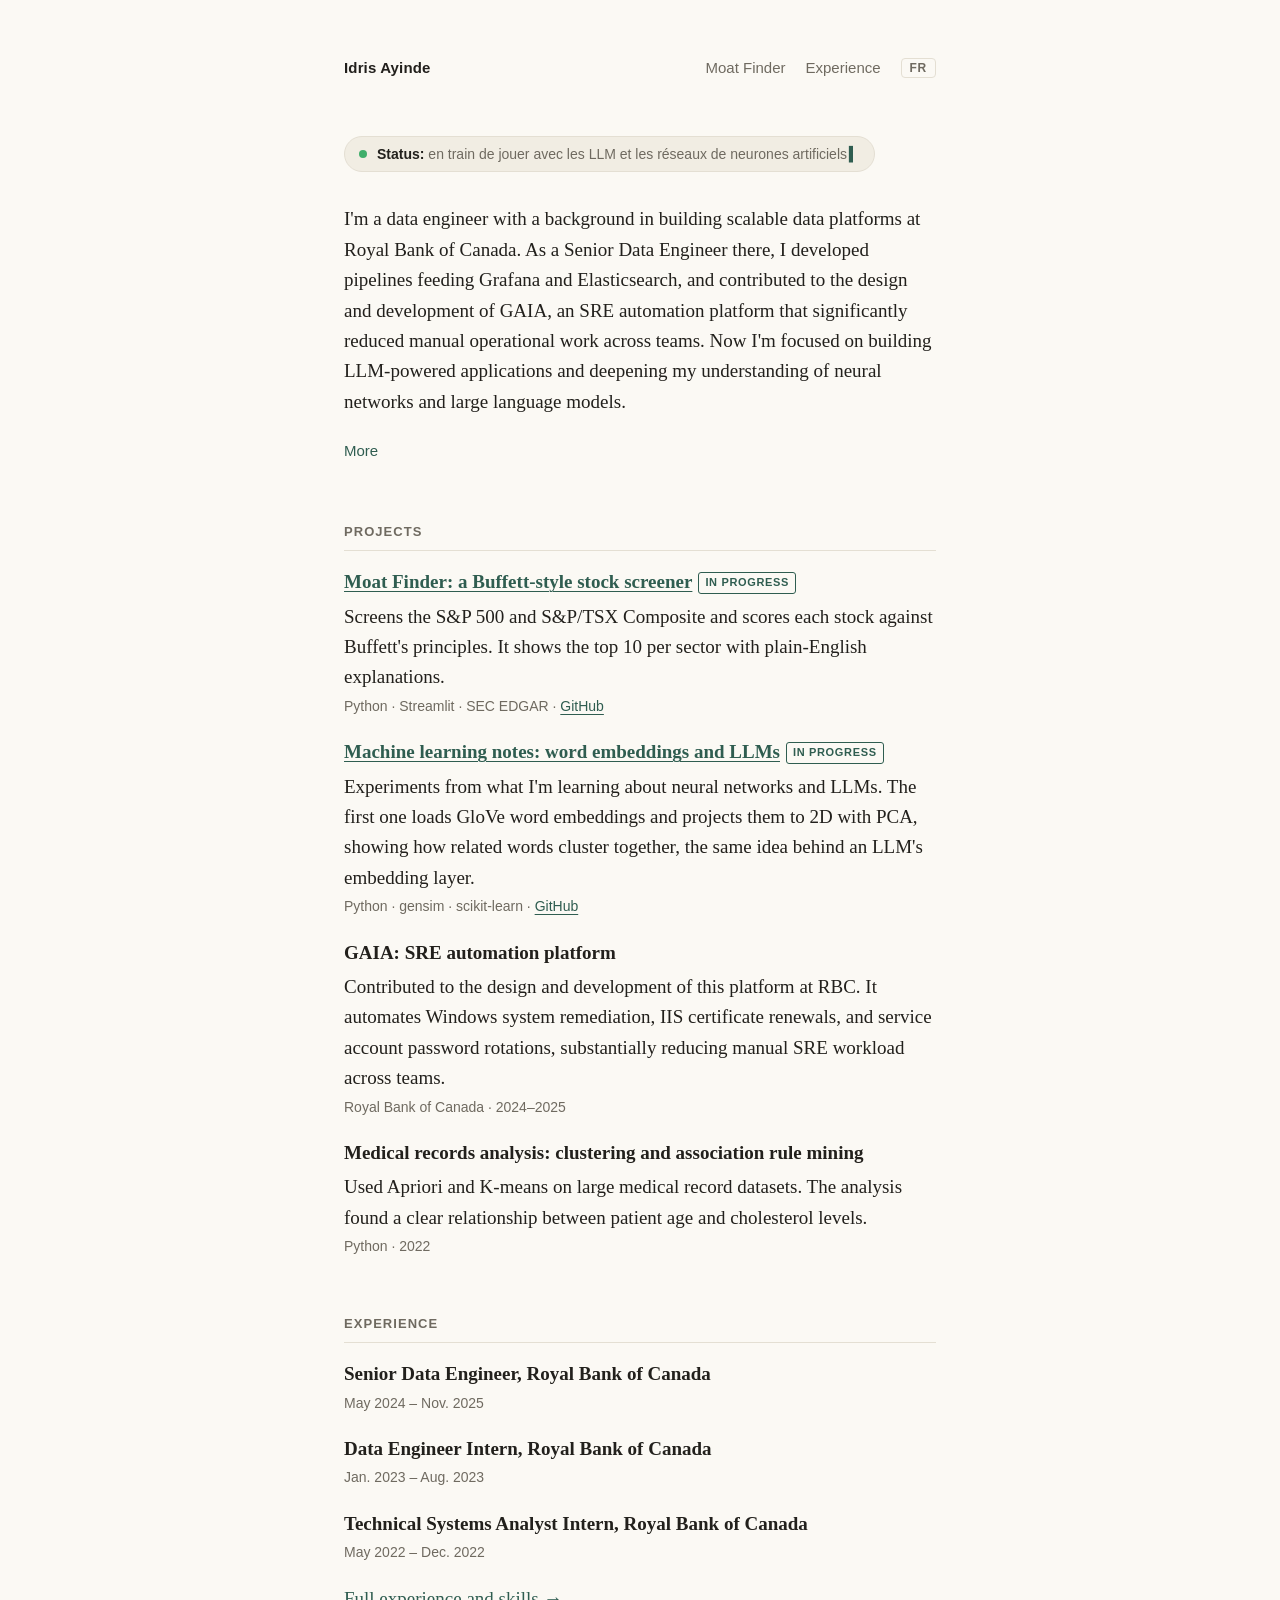
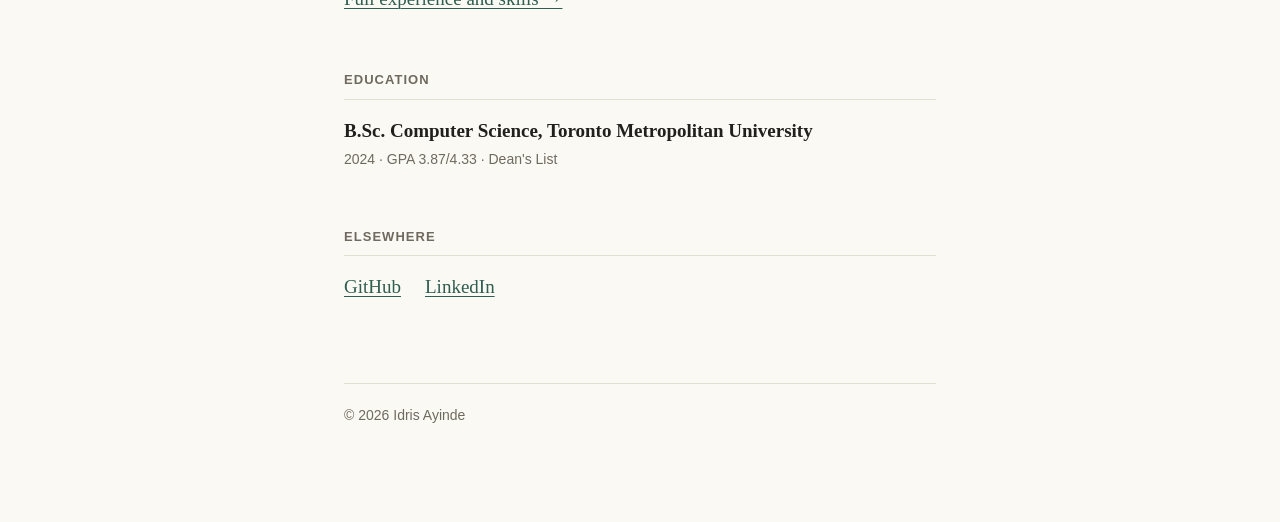
==== commit 206d8633: "Add machine learning notes to projects Co-Authored-By: Claude Opus 5.5 <noreply@anthropic.com>" ====
--- a/index.html
+++ b/index.html
@@ -61,6 +61,11 @@
               <span class="entry-meta">Python · Streamlit · SEC EDGAR · <a href="https://github.com/Idris-Ayinde/moat-finder">GitHub</a></span>
             </li>
             <li>
+              <a class="entry-title" href="https://github.com/Idris-Ayinde/machine-learning">Machine learning notes: word embeddings and LLMs</a><span class="tag">In progress</span>
+              <span class="entry-desc">Experiments from what I'm learning about neural networks and LLMs. The first one loads GloVe word embeddings and projects them to 2D with PCA, showing how related words cluster together, the same idea behind an LLM's embedding layer.</span>
+              <span class="entry-meta">Python · gensim · scikit-learn · <a href="https://github.com/Idris-Ayinde/machine-learning">GitHub</a></span>
+            </li>
+            <li>
               <span class="entry-title">GAIA: SRE automation platform</span>
               <span class="entry-desc">Contributed to the design and development of this platform at RBC. It automates Windows system remediation, IIS certificate renewals, and service account password rotations, substantially reducing manual SRE workload across teams.</span>
               <span class="entry-meta">Royal Bank of Canada · 2024–2025</span>
@@ -150,6 +155,11 @@
               <span class="entry-meta">Python · Streamlit · SEC EDGAR · <a href="https://github.com/Idris-Ayinde/moat-finder">GitHub</a></span>
             </li>
             <li>
+              <a class="entry-title" href="https://github.com/Idris-Ayinde/machine-learning">Notes d'apprentissage automatique&nbsp;: plongements lexicaux et LLM</a><span class="tag">En cours</span>
+              <span class="entry-desc">Expériences tirées de mon apprentissage des réseaux de neurones et des LLM. La première charge les plongements lexicaux GloVe et les projette en 2D par ACP, montrant comment les mots apparentés se regroupent, le même principe que la couche de plongement d'un LLM.</span>
+              <span class="entry-meta">Python · gensim · scikit-learn · <a href="https://github.com/Idris-Ayinde/machine-learning">GitHub</a></span>
+            </li>
+            <li>
               <span class="entry-title">GAIA&nbsp;: plateforme d'automatisation SRE</span>
               <span class="entry-desc">Contribution à la conception et au développement de cette plateforme chez RBC. Elle automatise la remédiation des systèmes Windows, le renouvellement des certificats IIS et la rotation des mots de passe des comptes de service, réduisant considérablement la charge de travail SRE manuelle de plusieurs équipes.</span>
               <span class="entry-meta">Banque Royale du Canada · 2024–2025</span>
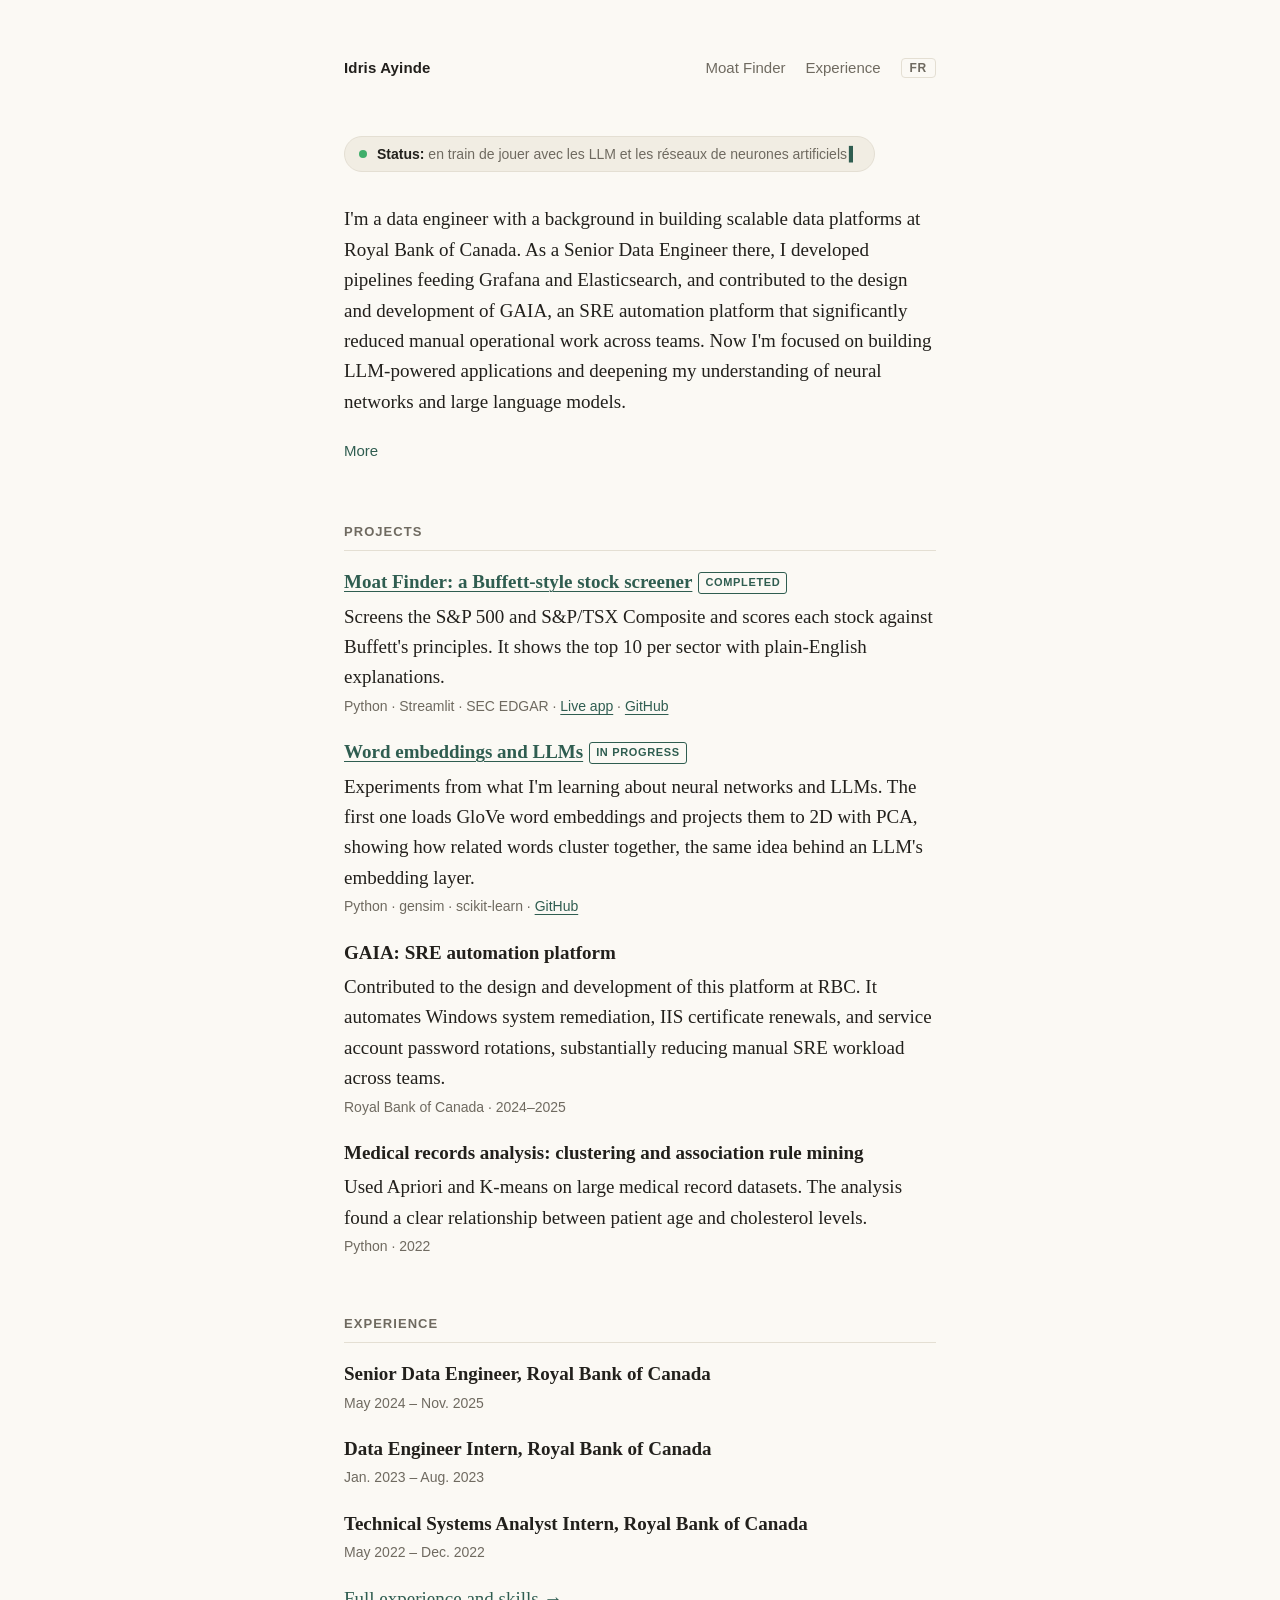
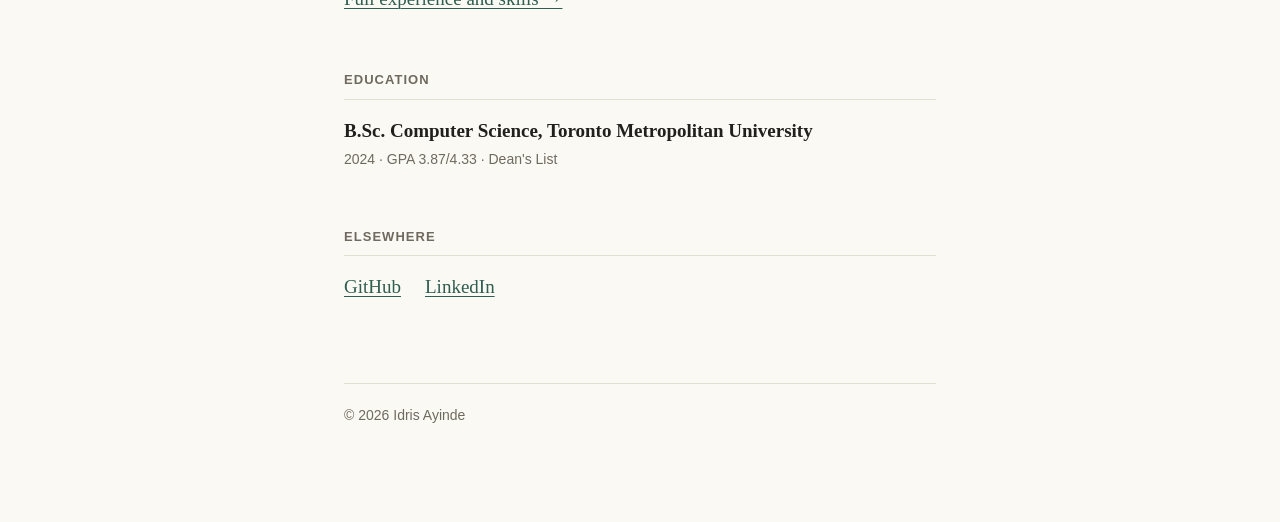
==== commit 483eb00e: "Mark Moat Finder completed and link the live app Co-Authored-By: Claude Opus 5.5 <noreply@anthropic." ====
--- a/index.html
+++ b/index.html
@@ -56,12 +56,12 @@
           <h2>Projects</h2>
           <ul class="entries">
             <li>
-              <a class="entry-title" href="moat-finder.html">Moat Finder: a Buffett-style stock screener</a><span class="tag">In progress</span>
+              <a class="entry-title" href="moat-finder.html">Moat Finder: a Buffett-style stock screener</a><span class="tag">Completed</span>
               <span class="entry-desc">Screens the S&amp;P 500 and S&amp;P/TSX Composite and scores each stock against Buffett's principles. It shows the top 10 per sector with plain-English explanations.</span>
-              <span class="entry-meta">Python · Streamlit · SEC EDGAR · <a href="https://github.com/Idris-Ayinde/moat-finder">GitHub</a></span>
-            </li>
-            <li>
-              <a class="entry-title" href="https://github.com/Idris-Ayinde/machine-learning">Machine learning notes: word embeddings and LLMs</a><span class="tag">In progress</span>
+              <span class="entry-meta">Python · Streamlit · SEC EDGAR · <a href="https://moat-finder.streamlit.app/">Live app</a> · <a href="https://github.com/Idris-Ayinde/moat-finder">GitHub</a></span>
+            </li>
+            <li>
+              <a class="entry-title" href="https://github.com/Idris-Ayinde/machine-learning">Word embeddings and LLMs</a><span class="tag">In progress</span>
               <span class="entry-desc">Experiments from what I'm learning about neural networks and LLMs. The first one loads GloVe word embeddings and projects them to 2D with PCA, showing how related words cluster together, the same idea behind an LLM's embedding layer.</span>
               <span class="entry-meta">Python · gensim · scikit-learn · <a href="https://github.com/Idris-Ayinde/machine-learning">GitHub</a></span>
             </li>
@@ -150,12 +150,12 @@
           <h2>Projets</h2>
           <ul class="entries">
             <li>
-              <a class="entry-title" href="moat-finder.html">Moat Finder&nbsp;: un outil de sélection d'actions inspiré de Buffett</a><span class="tag">En cours</span>
+              <a class="entry-title" href="moat-finder.html">Moat Finder&nbsp;: un outil de sélection d'actions inspiré de Buffett</a><span class="tag">Terminé</span>
               <span class="entry-desc">Analyse le S&amp;P 500 et l'indice composé S&amp;P/TSX et note chaque action selon les principes de Buffett. Affiche les 10 meilleures par secteur, avec des explications simples (en anglais).</span>
-              <span class="entry-meta">Python · Streamlit · SEC EDGAR · <a href="https://github.com/Idris-Ayinde/moat-finder">GitHub</a></span>
-            </li>
-            <li>
-              <a class="entry-title" href="https://github.com/Idris-Ayinde/machine-learning">Notes d'apprentissage automatique&nbsp;: plongements lexicaux et LLM</a><span class="tag">En cours</span>
+              <span class="entry-meta">Python · Streamlit · SEC EDGAR · <a href="https://moat-finder.streamlit.app/">Application en ligne</a> · <a href="https://github.com/Idris-Ayinde/moat-finder">GitHub</a></span>
+            </li>
+            <li>
+              <a class="entry-title" href="https://github.com/Idris-Ayinde/machine-learning">Plongements lexicaux et LLM</a><span class="tag">En cours</span>
               <span class="entry-desc">Expériences tirées de mon apprentissage des réseaux de neurones et des LLM. La première charge les plongements lexicaux GloVe et les projette en 2D par ACP, montrant comment les mots apparentés se regroupent, le même principe que la couche de plongement d'un LLM.</span>
               <span class="entry-meta">Python · gensim · scikit-learn · <a href="https://github.com/Idris-Ayinde/machine-learning">GitHub</a></span>
             </li>
